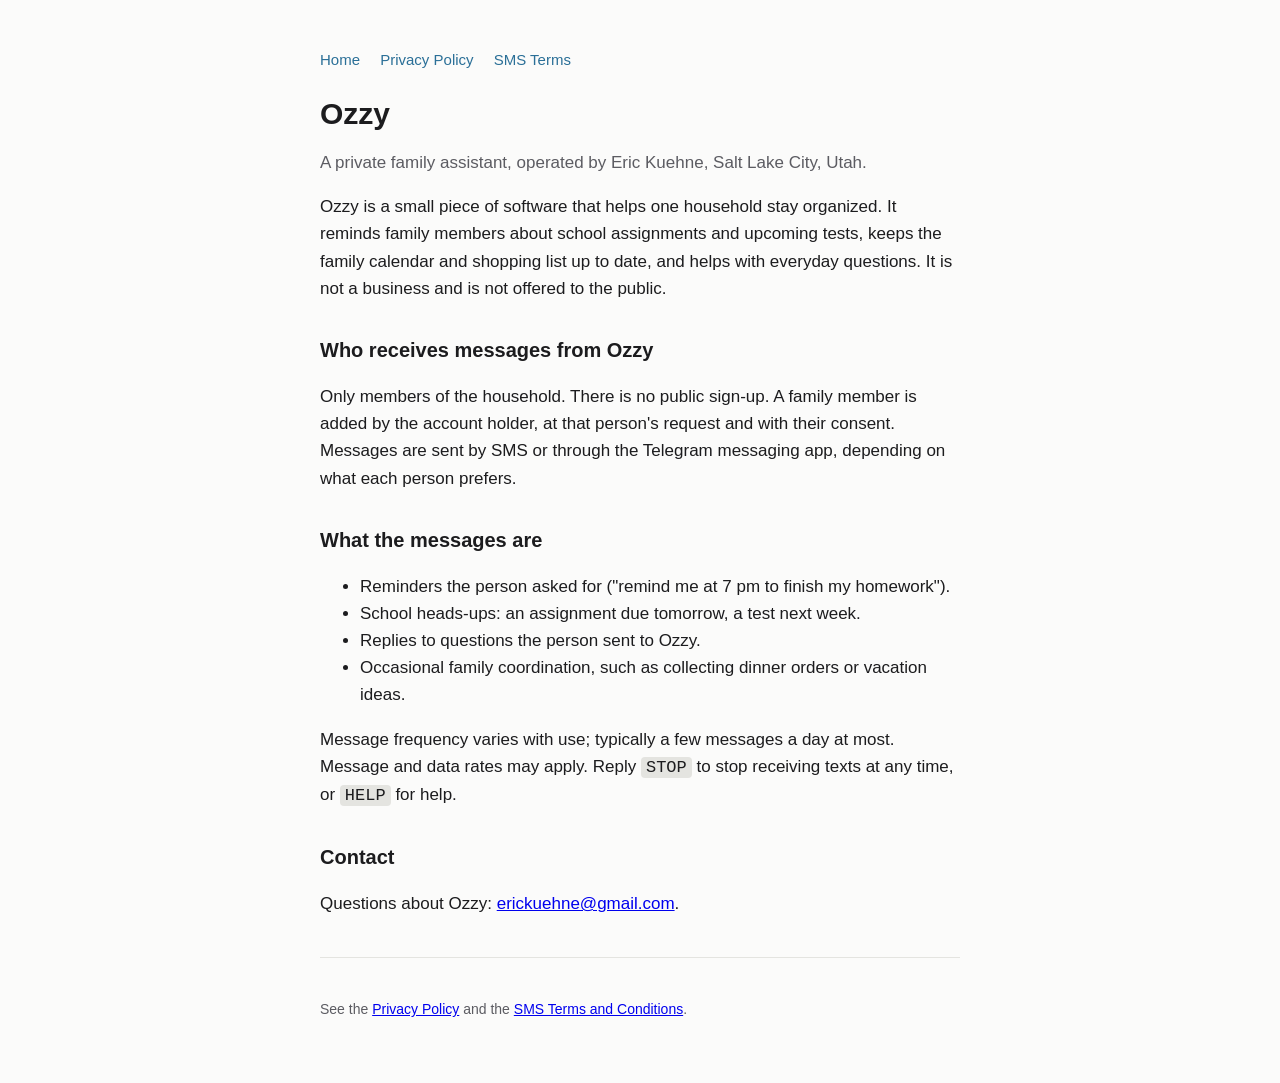
==== index.html @ 7b053467 "Ozzy site: home, privacy policy, SMS terms" ====
<!doctype html>
<html lang="en">
<head>
<meta charset="utf-8">
<meta name="viewport" content="width=device-width, initial-scale=1">
<title>Ozzy, a family assistant</title>
<meta name="description" content="Ozzy is a private, non-commercial assistant that helps one household keep track of school assignments, reminders and family plans.">
<link rel="stylesheet" href="style.css">
</head>
<body>
<main>
<header><nav><a href="./">Home</a> <a href="privacy.html">Privacy Policy</a> <a href="terms.html">SMS Terms</a></nav></header>
<h1>Ozzy</h1>
<p class="muted">A private family assistant, operated by Eric Kuehne, Salt Lake City, Utah.</p>

<p>Ozzy is a small piece of software that helps one household stay organized. It reminds family members about school assignments and upcoming tests, keeps the family calendar and shopping list up to date, and helps with everyday questions. It is not a business and is not offered to the public.</p>

<h2>Who receives messages from Ozzy</h2>
<p>Only members of the household. There is no public sign-up. A family member is added by the account holder, at that person's request and with their consent. Messages are sent by SMS or through the Telegram messaging app, depending on what each person prefers.</p>

<h2>What the messages are</h2>
<ul>
<li>Reminders the person asked for ("remind me at 7 pm to finish my homework").</li>
<li>School heads-ups: an assignment due tomorrow, a test next week.</li>
<li>Replies to questions the person sent to Ozzy.</li>
<li>Occasional family coordination, such as collecting dinner orders or vacation ideas.</li>
</ul>
<p>Message frequency varies with use; typically a few messages a day at most. Message and data rates may apply. Reply <code>STOP</code> to stop receiving texts at any time, or <code>HELP</code> for help.</p>

<h2>Contact</h2>
<p>Questions about Ozzy: <a href="mailto:erickuehne@gmail.com">erickuehne@gmail.com</a>.</p>

<hr>
<footer>See the <a href="privacy.html">Privacy Policy</a> and the <a href="terms.html">SMS Terms and Conditions</a>.</footer>
</main>
</body>
</html>
---- style.css ----
:root { --fg: #1c1c1e; --muted: #5c5c62; --bg: #fbfbfa; --accent: #2a6f97; --line: #e4e4e0; }
@media (prefers-color-scheme: dark) { :root { --fg: #ececec; --muted: #a6a6ad; --bg: #141416; --accent: #7fb3d5; --line: #2c2c30; } }
* { box-sizing: border-box; }
body { margin: 0; background: var(--bg); color: var(--fg); font: 17px/1.6 -apple-system, "Segoe UI", Helvetica, Arial, sans-serif; }
main { max-width: 680px; margin: 0 auto; padding: 48px 20px 64px; }
header nav { font-size: 15px; color: var(--muted); }
header nav a { color: var(--accent); text-decoration: none; margin-right: 16px; }
h1 { font-size: 30px; line-height: 1.2; margin: 24px 0 8px; }
h2 { font-size: 20px; margin: 32px 0 8px; }
p, li { color: var(--fg); }
.muted { color: var(--muted); }
hr { border: 0; border-top: 1px solid var(--line); margin: 40px 0; }
footer { font-size: 14px; color: var(--muted); }
code { background: var(--line); padding: 1px 5px; border-radius: 4px; }
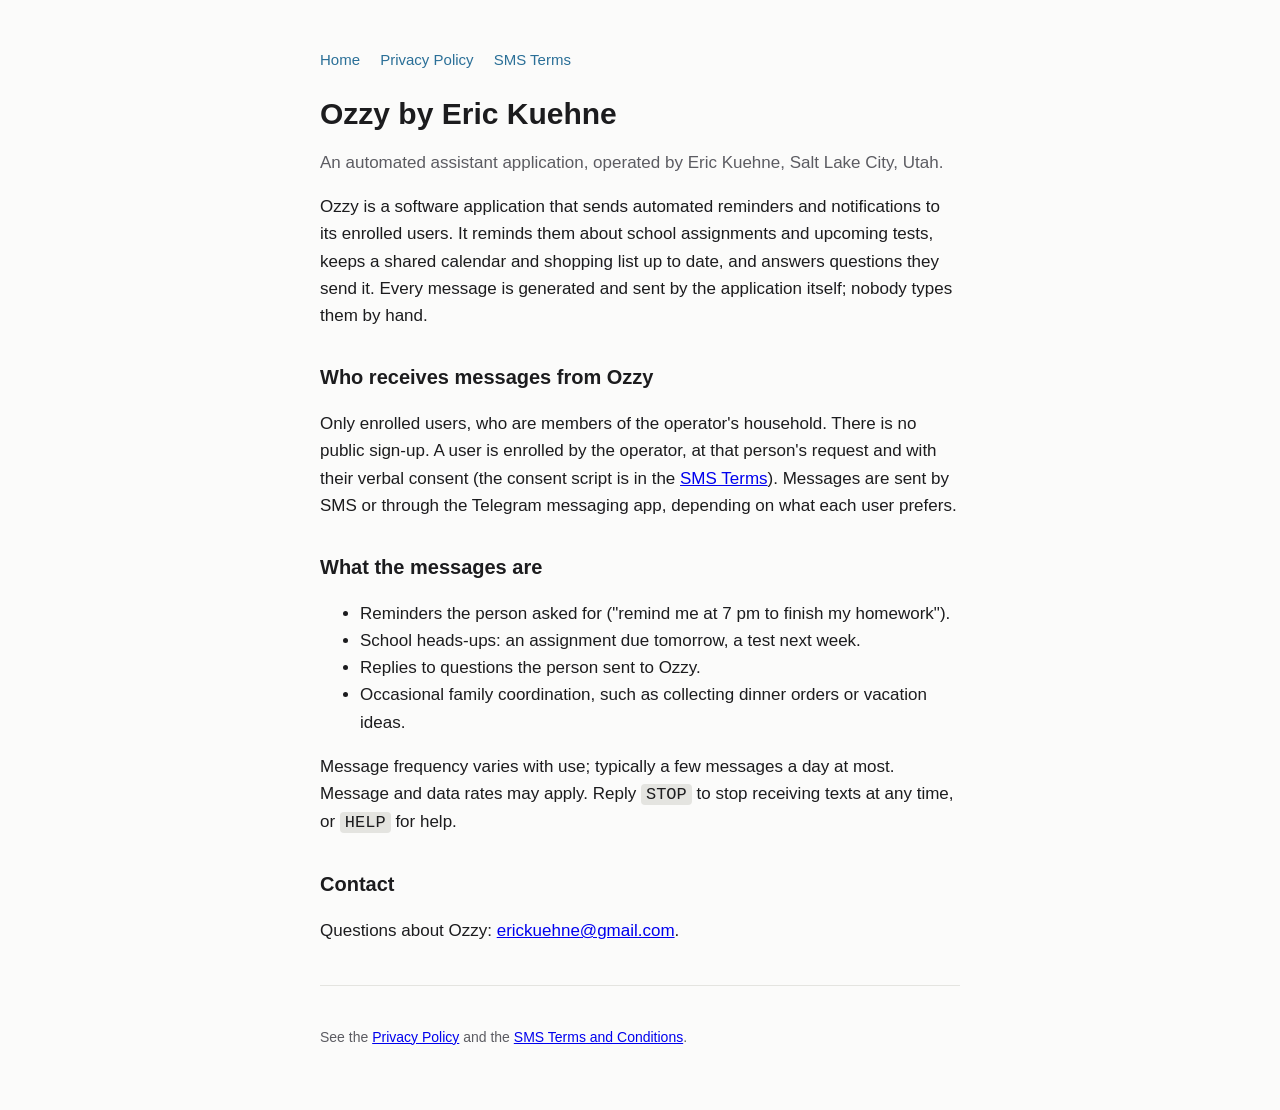
==== commit 9cbdc8d8: "Describe Ozzy as an automated application; brand name on pages" ====
--- a/index.html
+++ b/index.html
@@ -3,20 +3,20 @@
 <head>
 <meta charset="utf-8">
 <meta name="viewport" content="width=device-width, initial-scale=1">
-<title>Ozzy, a family assistant</title>
-<meta name="description" content="Ozzy is a private, non-commercial assistant that helps one household keep track of school assignments, reminders and family plans.">
+<title>Ozzy by Eric Kuehne</title>
+<meta name="description" content="Ozzy is an automated assistant application, operated by Eric Kuehne, that sends reminders and school notifications to its enrolled users.">
 <link rel="stylesheet" href="style.css">
 </head>
 <body>
 <main>
 <header><nav><a href="./">Home</a> <a href="privacy.html">Privacy Policy</a> <a href="terms.html">SMS Terms</a></nav></header>
-<h1>Ozzy</h1>
-<p class="muted">A private family assistant, operated by Eric Kuehne, Salt Lake City, Utah.</p>
+<h1>Ozzy by Eric Kuehne</h1>
+<p class="muted">An automated assistant application, operated by Eric Kuehne, Salt Lake City, Utah.</p>
 
-<p>Ozzy is a small piece of software that helps one household stay organized. It reminds family members about school assignments and upcoming tests, keeps the family calendar and shopping list up to date, and helps with everyday questions. It is not a business and is not offered to the public.</p>
+<p>Ozzy is a software application that sends automated reminders and notifications to its enrolled users. It reminds them about school assignments and upcoming tests, keeps a shared calendar and shopping list up to date, and answers questions they send it. Every message is generated and sent by the application itself; nobody types them by hand.</p>
 
 <h2>Who receives messages from Ozzy</h2>
-<p>Only members of the household. There is no public sign-up. A family member is added by the account holder, at that person's request and with their consent. Messages are sent by SMS or through the Telegram messaging app, depending on what each person prefers.</p>
+<p>Only enrolled users, who are members of the operator's household. There is no public sign-up. A user is enrolled by the operator, at that person's request and with their verbal consent (the consent script is in the <a href="terms.html">SMS Terms</a>). Messages are sent by SMS or through the Telegram messaging app, depending on what each user prefers.</p>
 
 <h2>What the messages are</h2>
 <ul>
--- a/style.css
+++ b/style.css
@@ -12,3 +12,4 @@
 hr { border: 0; border-top: 1px solid var(--line); margin: 40px 0; }
 footer { font-size: 14px; color: var(--muted); }
 code { background: var(--line); padding: 1px 5px; border-radius: 4px; }
+blockquote { margin: 12px 0; padding: 4px 16px; border-left: 3px solid var(--accent); color: var(--fg); }
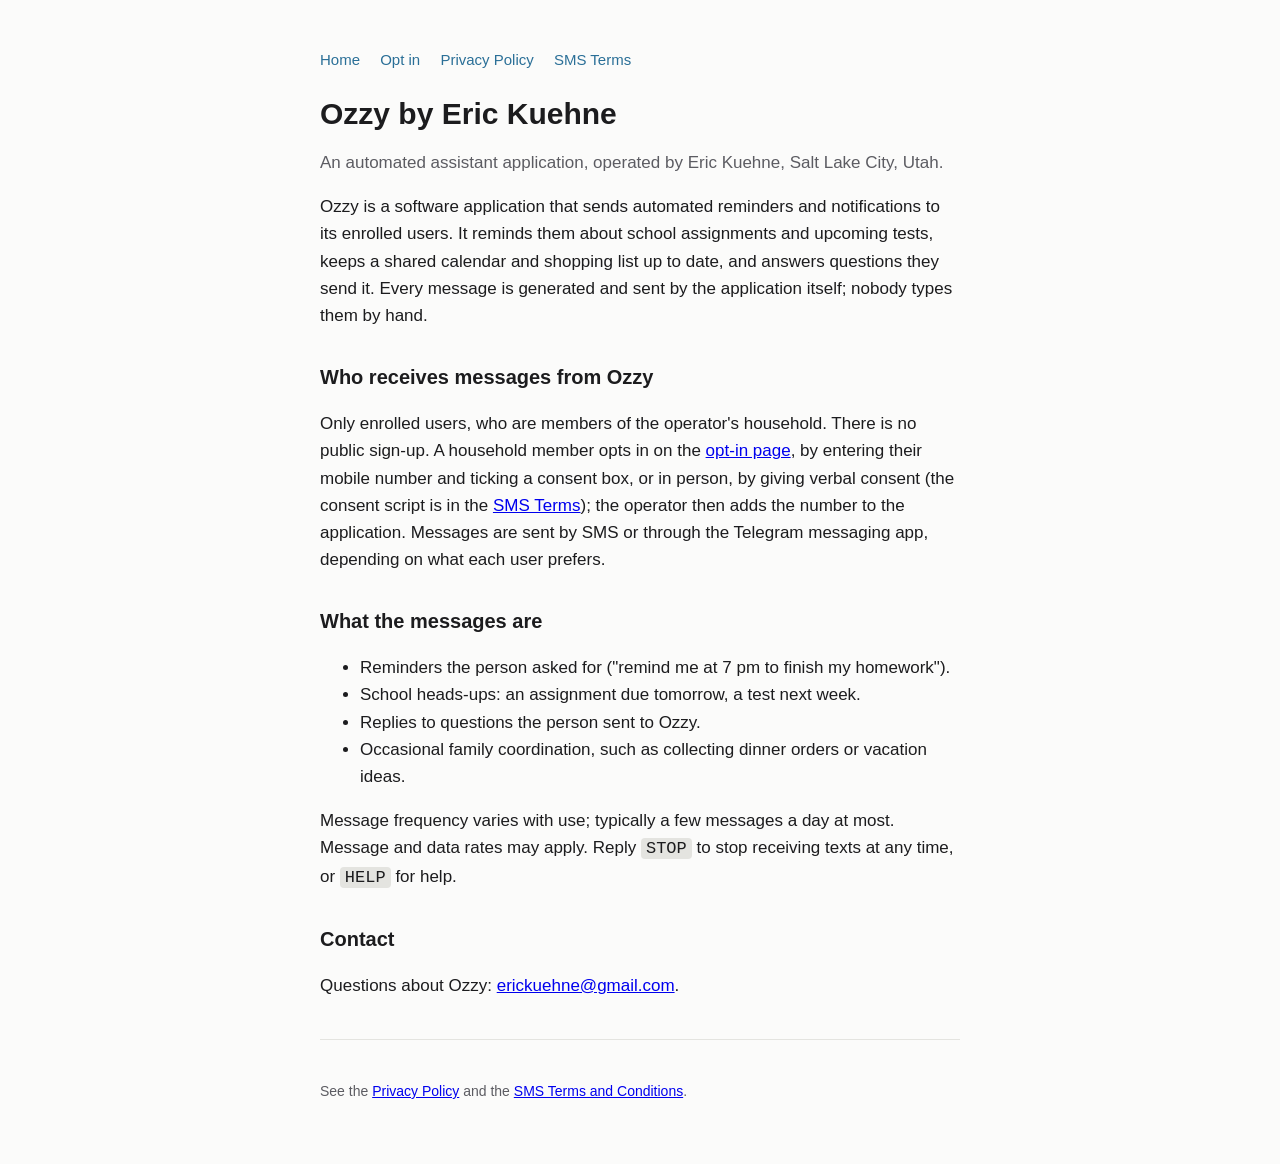
==== commit a101f550: "Add the opt-in page: web consent form beside the verbal script Co-Authored-By: Claude Fable 5.1 <nor" ====
--- a/index.html
+++ b/index.html
@@ -9,14 +9,14 @@
 </head>
 <body>
 <main>
-<header><nav><a href="./">Home</a> <a href="privacy.html">Privacy Policy</a> <a href="terms.html">SMS Terms</a></nav></header>
+<header><nav><a href="./">Home</a> <a href="opt-in.html">Opt in</a> <a href="privacy.html">Privacy Policy</a> <a href="terms.html">SMS Terms</a></nav></header>
 <h1>Ozzy by Eric Kuehne</h1>
 <p class="muted">An automated assistant application, operated by Eric Kuehne, Salt Lake City, Utah.</p>
 
 <p>Ozzy is a software application that sends automated reminders and notifications to its enrolled users. It reminds them about school assignments and upcoming tests, keeps a shared calendar and shopping list up to date, and answers questions they send it. Every message is generated and sent by the application itself; nobody types them by hand.</p>
 
 <h2>Who receives messages from Ozzy</h2>
-<p>Only enrolled users, who are members of the operator's household. There is no public sign-up. A user is enrolled by the operator, at that person's request and with their verbal consent (the consent script is in the <a href="terms.html">SMS Terms</a>). Messages are sent by SMS or through the Telegram messaging app, depending on what each user prefers.</p>
+<p>Only enrolled users, who are members of the operator's household. There is no public sign-up. A household member opts in on the <a href="opt-in.html">opt-in page</a>, by entering their mobile number and ticking a consent box, or in person, by giving verbal consent (the consent script is in the <a href="terms.html">SMS Terms</a>); the operator then adds the number to the application. Messages are sent by SMS or through the Telegram messaging app, depending on what each user prefers.</p>
 
 <h2>What the messages are</h2>
 <ul>
--- a/style.css
+++ b/style.css
@@ -13,3 +13,10 @@
 footer { font-size: 14px; color: var(--muted); }
 code { background: var(--line); padding: 1px 5px; border-radius: 4px; }
 blockquote { margin: 12px 0; padding: 4px 16px; border-left: 3px solid var(--accent); color: var(--fg); }
+form { margin: 24px 0; padding: 20px; border: 1px solid var(--line); border-radius: 10px; }
+form label { display: block; font-size: 15px; color: var(--muted); margin: 14px 0 4px; }
+form input[type=text], form input[type=tel] { width: 100%; font: inherit; color: var(--fg); background: var(--bg); border: 1px solid var(--line); border-radius: 6px; padding: 8px 10px; }
+.consent { display: grid; grid-template-columns: 24px 1fr; gap: 10px; align-items: start; margin: 18px 0; }
+.consent input { margin: 6px 0 0; width: 18px; height: 18px; }
+.consent label { margin: 0; font-size: 15px; line-height: 1.5; color: var(--fg); }
+button { font: inherit; font-weight: 600; color: #fff; background: var(--accent); border: 0; border-radius: 8px; padding: 10px 18px; cursor: pointer; }
